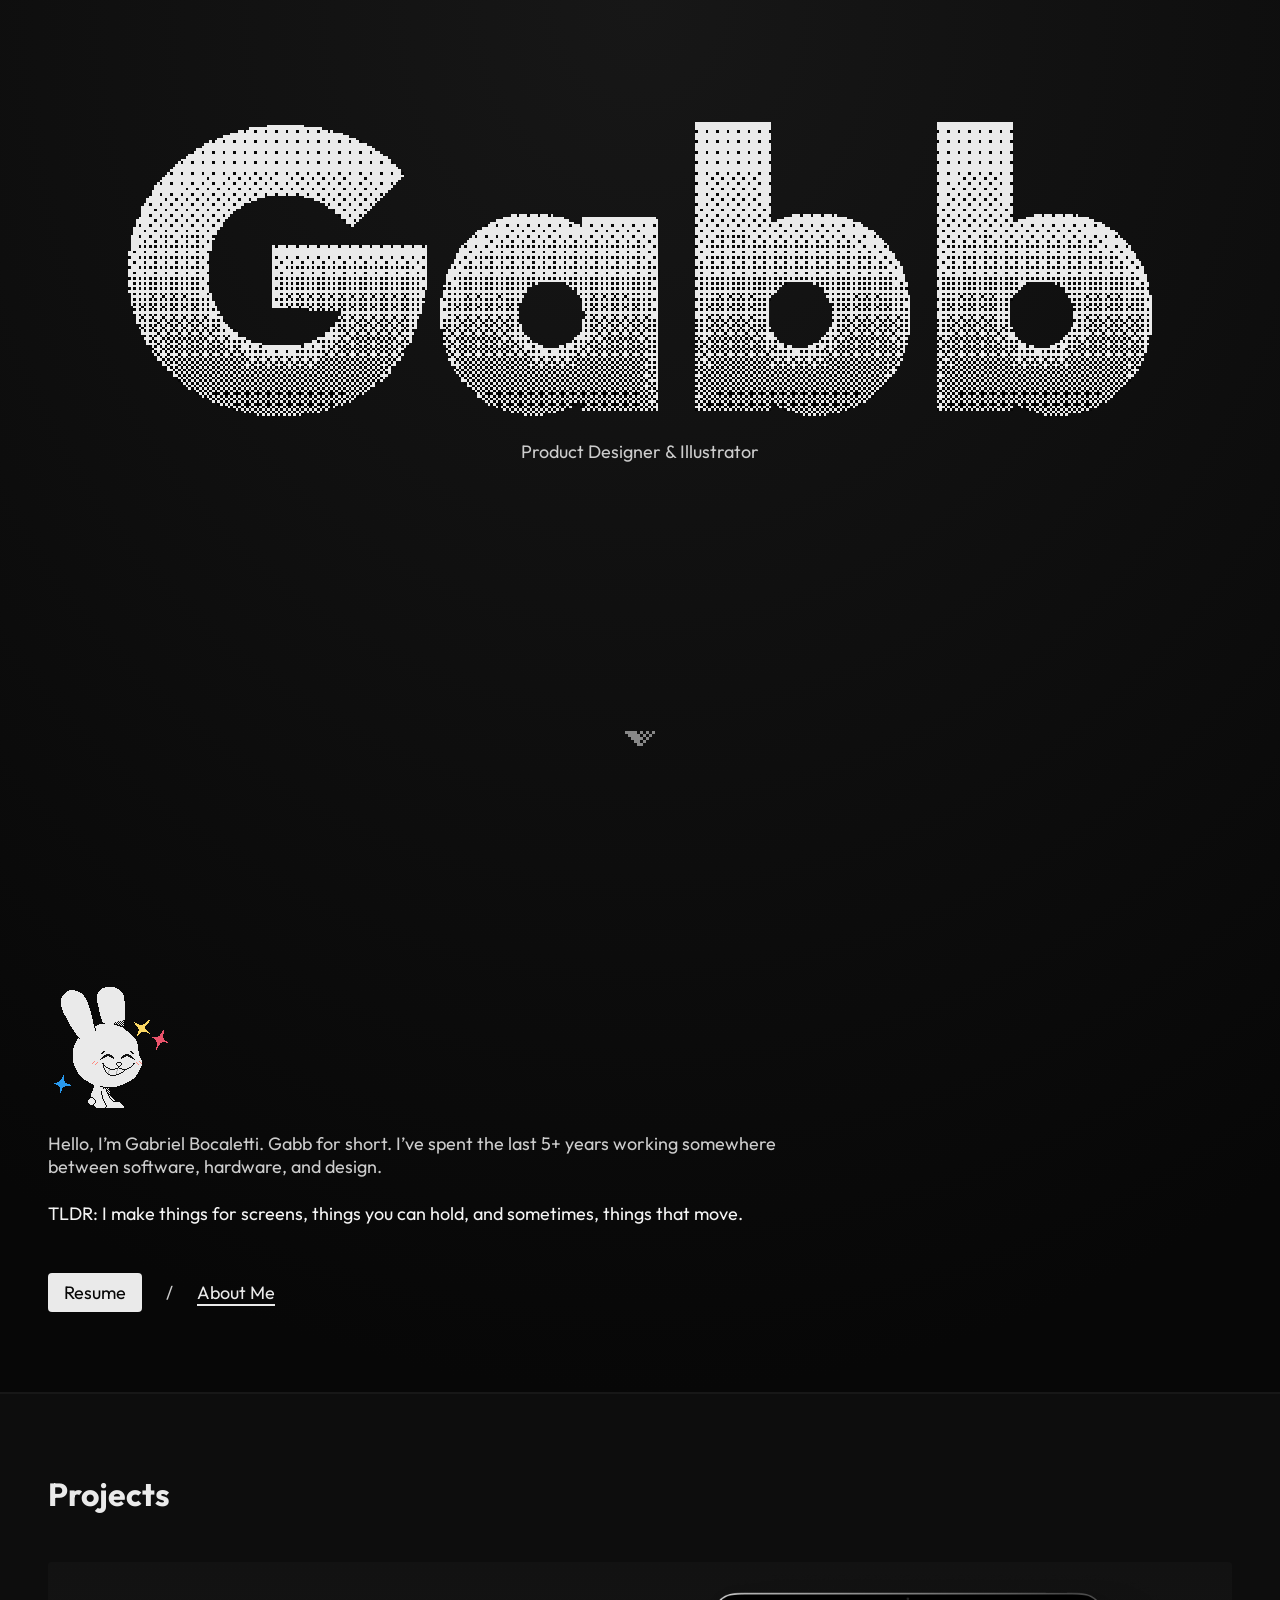
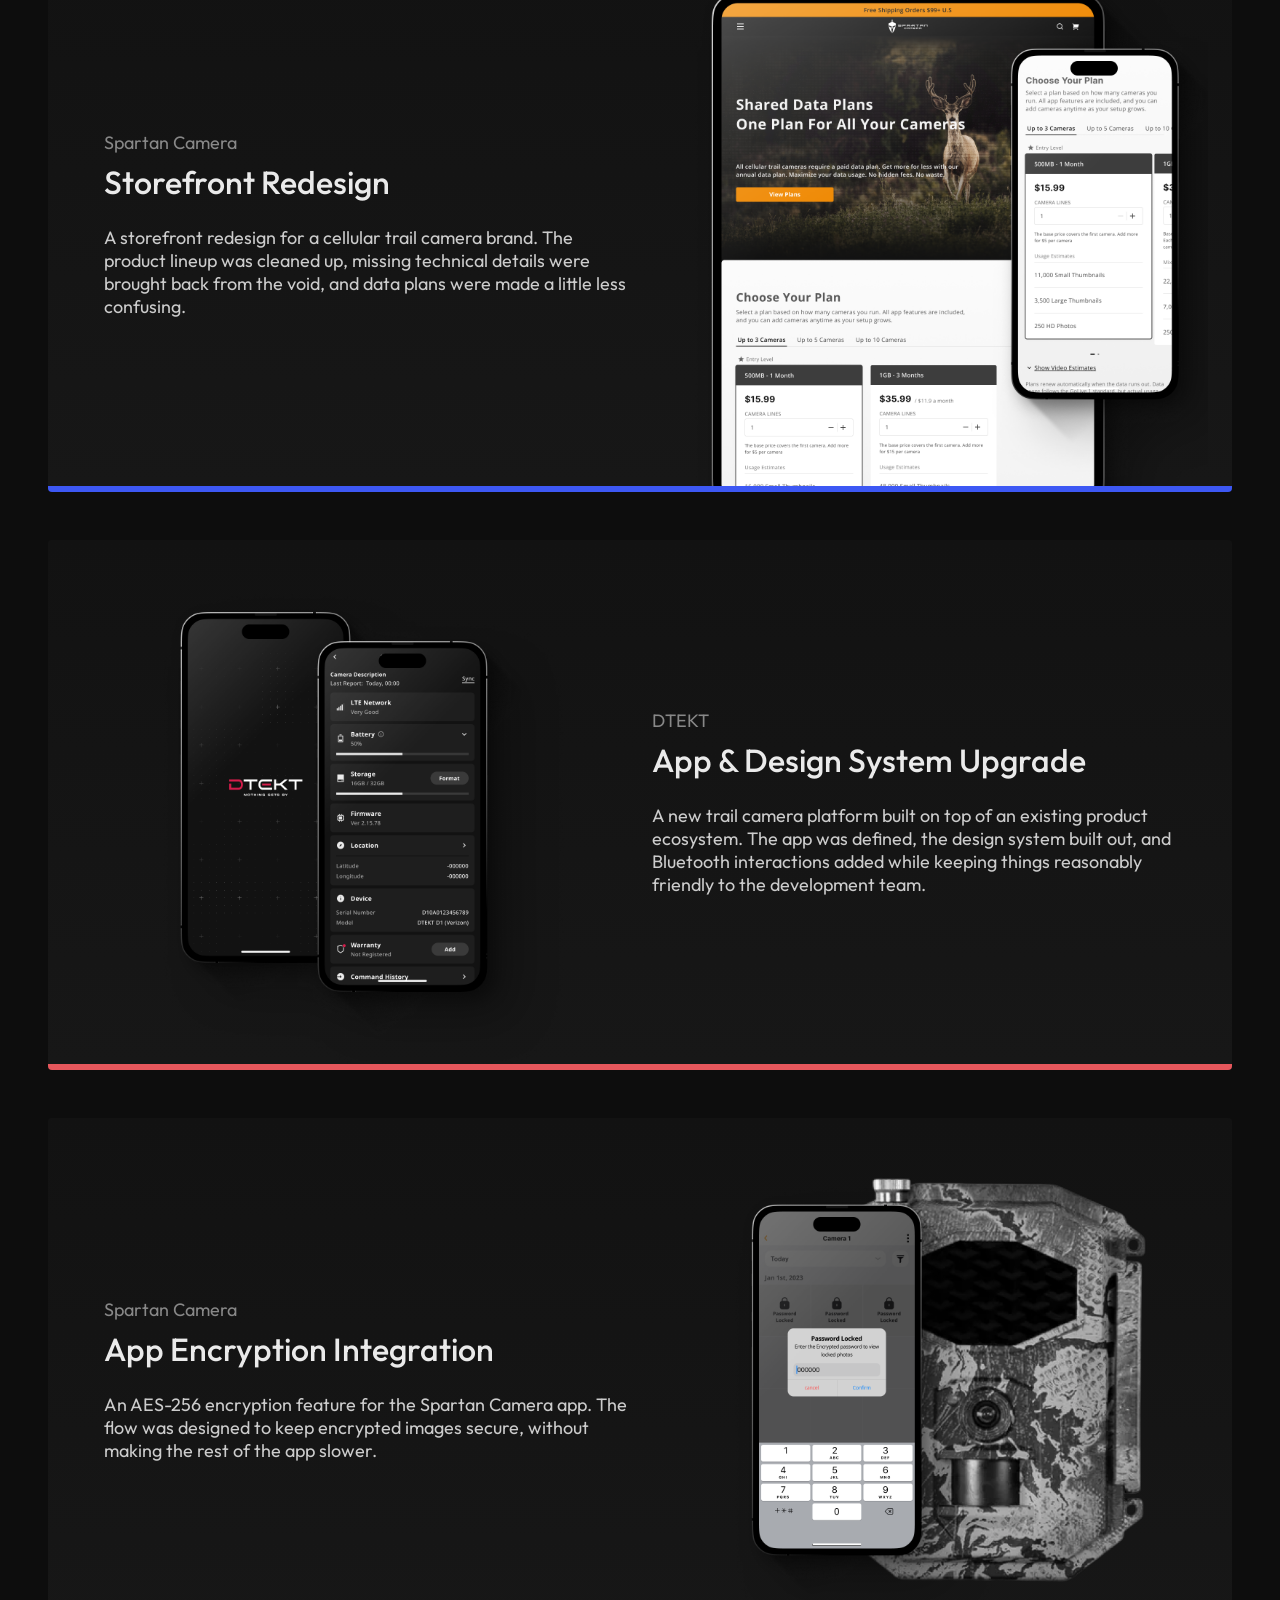
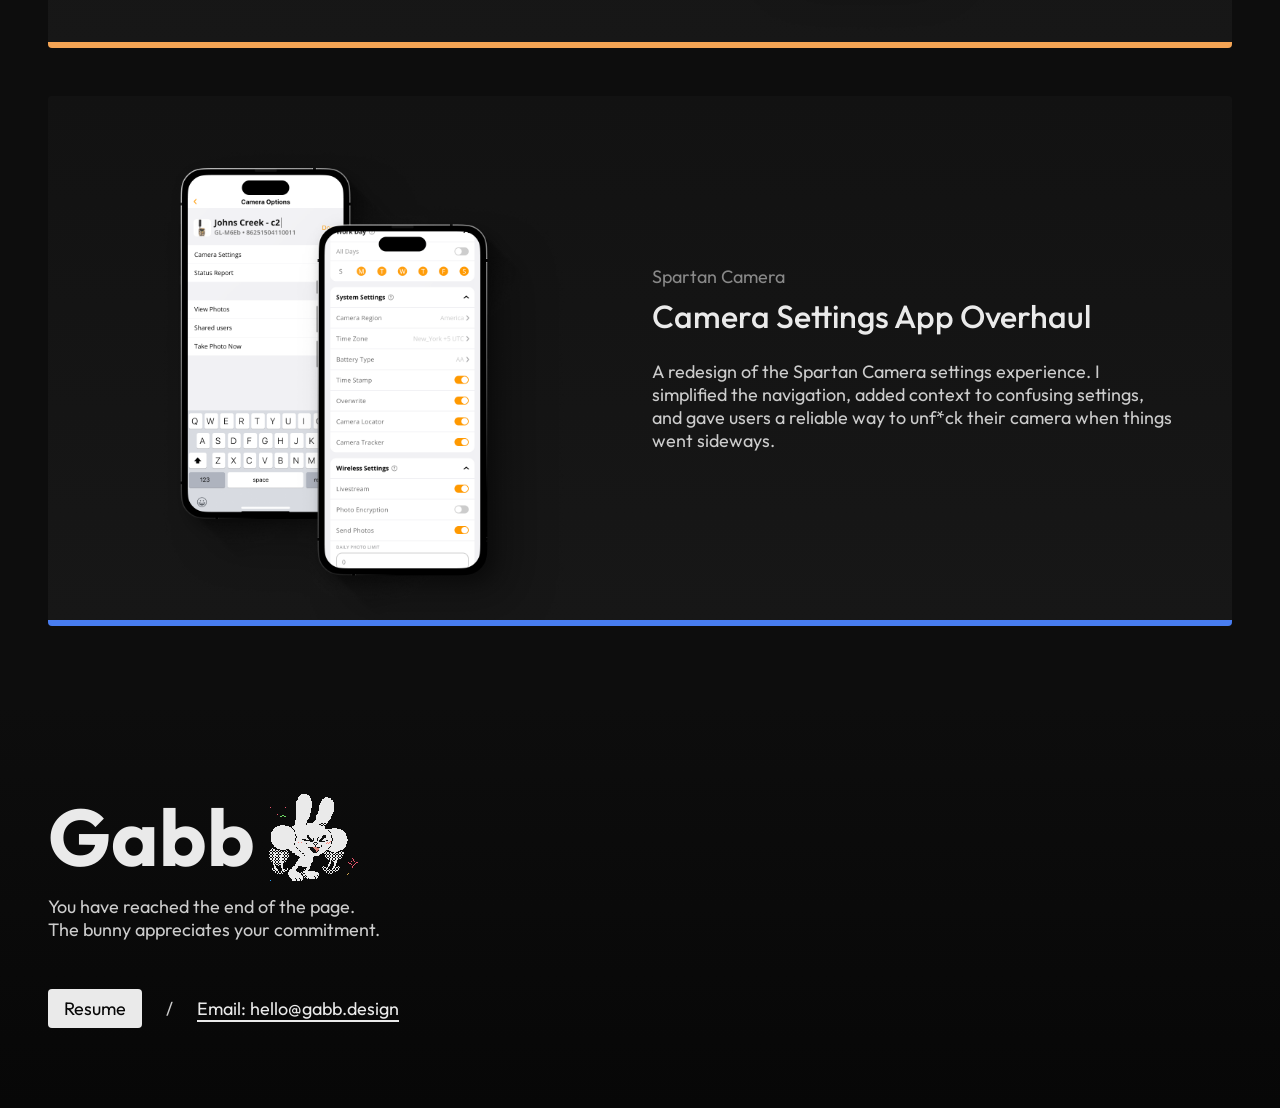
==== index.html @ 6402640b "Add files via upload" ====
<!DOCTYPE html>
<html lang="en">
<head>

    <meta charset="UTF-8">
    <meta name="viewport" content="width=device-width, initial-scale=1.0">
    <link rel="stylesheet" href="cool.css">
    <title>Gabb - Wellcome :)</title>

</head>
<body class="theme--dark">


    <!-- ============================================
        [SEC] HEADER
    =============================================== -->
    <header class="header">


        <div class="wrapper">


            <!-- +++ [SUB] HERO +++ -->
            <section class="header__hero flex">


                <img class="img--pixelated--s  sparkle--L" src="assets/index/sparkle_l.gif" alt=" + " />

                <div class="hero__title flex">


                    <img class="img--pixelated--xl" src="assets/index/hero-390-anim.gif" alt="Gabb (omg me!)" >
                    <p>Product Designer & Illustrator</p>


                </div>

                <img class="img--pixelated--s sparkle--R" src="assets/index/sparkle_r.gif" alt=" . + " />


            </section>


            <!-- +++ [SUB] SCROLL INDICATOR (better safe then sorry!) +++ --> 
            <section class="header__indicator flex">


                <img class="img--pixelated--s img--indicator" src="assets/index/arrow.gif" alt=" V " />


            </section>


            <!-- +++ [SUB] INTRO +++ -->
            <section class="header__intro flex">


                <div class="intro__copy flex">


                    <img class="img--pixelated--l " src="assets/index/bunnIntro.gif" alt="I turn arround and smirk as the air behind me blows up.. god im so nonchalant.">
                    <p>Hello, I’m Gabriel Bocaletti. Gabb for short. I’ve spent the last 5+ years working somewhere between software, hardware, and design.</p>
                    <p class="hilight">TLDR: I make things for screens, things you can hold, and sometimes, things that move.</p>


                </div>

                <div class="intro__links flex">


                    <a class="link--primary" href="assets/global/Resume - Gabriel Bocaletti.pdf" target="_blank" rel="noopener">Resume</a>
                    <p>/</p>
                    <a class="link" href="about.html">About Me</a>


                </div>


            </section>


        </div>


    </header>



    <!-- ============================================
       [SEC] PROJECTS
    =============================================== -->
    <main class="projects">

        <div class="wrapper">


            <!-- + [SUB] PROJECT LIST  + -->
            <section class="projects__list flex">


                <!-- + [SUB] PROJECT TITLE  + -->
                <div class="projects__title">


                    <h1>Projects</h1>


                </div>


                <!-- + Project 1 + -->
                <a class="card__link--R accent--blue flex" href="project_01_storefront.html" >


                    <div class="card__copy flex">


                        <div class="card__title flex">


                            <h3>Spartan Camera</h3>
                            <h2>Storefront Redesign</h2>


                        </div>

                        <p>A storefront redesign for a cellular trail camera brand. The product lineup was cleaned up, missing technical details were brought back from the void, and data plans were made a little less confusing.</p>


                    </div>

                    <img class="img--card flex" src="assets/index/storefront_transparent.png" alt="imagine an image of a storefront looking all cool and awesome">


                </a>
            


                <!-- + Project 2 + -->
                <a class="card__link--L accent--red flex" href="project_02_dtekt.html" >


                    <div class="card__copy flex">


                        <div class="card__title flex">


                            <h3>DTEKT</h3>
                            <h2>App & Design System Upgrade</h2>


                        </div>

                        <p>A new trail camera platform built on top of an existing product ecosystem. The app was defined, the design system built out, and Bluetooth interactions added while keeping things reasonably friendly to the development team.</p>

                    
                    </div>

                    <img class="img--card" src="assets/index/DTEKT_transparent.png" alt="imagine an image of a mobile app looking swagger asf">


                </a>



                <!-- + Project 3 + -->
                <a class="card__link--R accent--yellow flex" href="project_03_encryption.html" >


                    <div class="card__copy flex">


                        <div class="card__title flex">


                            <h3>Spartan Camera</h3>
                            <h2>App Encryption Integration</h2>


                        </div>

                    <p>An AES-256 encryption feature for the Spartan Camera app. The flow was designed to keep encrypted images secure, without making the rest of the app slower.</p>


                    </div>

                    <img class="img--card" src="assets/index/LocalEncryption_transparent.png" alt="imagine an image of a storefront looking all cool and awesome">


                </a>
            


                <!-- + Project 4 + -->
                <a class="card__link--L accent--teal flex" href="project_04_settings.html" >


                    <div class="card__copy flex">


                        <div class="card__title flex">


                            <h3>Spartan Camera</h3>
                            <h2>Camera Settings App Overhaul</h2>


                        </div>

                        <p>A redesign of the Spartan Camera settings experience. I simplified the navigation, added context to confusing settings, and gave users a reliable way to unf*ck their camera when things went sideways.</p>

                    
                    </div>

                <img class="img--card" src="assets/index/CameraSettings_transparent.png" alt="imagine an image of a mobile app looking swagger asf">


                </a>


            </section>


        </div>


    </main>



    <!-- ============================================
       [SEC] FOOTER
    =============================================== -->
    <footer class="footer flex">


        <!-- + [SUB] FOOTER COPY + -->
        <section class="footer__copy  wrapper flex">


            <div class="footer__title flex">


                <h4>Gabb</h4>
                <img class="img--pixelated--m" src="assets/global/bunnFooter.gif" alt="here i am, doing a wahoo moment. so cool so wow so awsome so nice, thank you for reaching the bottom of the page in this brazy day and age where we have zero to no patience to read more then 90s wawa!">


            </div>

           <p>You have reached the end of the page. <br />
            The bunny appreciates your commitment.</p>


        </section>


        <!-- + [SUB] FOOTER LINKS + -->
        <section class="footer__links wrapper flex">


            <a class="link--primary" href="assets/global/Resume - Gabriel Bocaletti.pdf" target="_blank" rel="noopener">Resume</a>
            <p>/</p>
            <a class="link" href="mailto:hello@gabb.design">Email: hello@gabb.design</a>


        </section>


    </footer>
    
</body>
</html>
---- cool.css ----
/* ==============================================
   . + . + . + . GLOBAL COMPONENTS . + . + . + .
=============================================== */

/* --------------------------------------------
   !! STARTUP
-------------------------------------------- */

*,
::before,
::after{
    box-sizing: border-box;
    margin: 0;
}

html {
    scroll-behavior: smooth;
}

body {
    background-color: var(--bg-color);
}


/* --------------------------------------------
   !! GLOBALS
-------------------------------------------- */

/* +++ ----- wrapper ----- +++ */
.wrapper {
    width: 100%;
    padding: 0 1.5rem;
    max-width: 1440px;
    margin: 0 auto;
}

@media (min-width: 800px) {
    .wrapper {
        padding: 0 3rem;
    }
}

/* +++ ----- flex ----- +++ */
.flex {
    display: flex;
    flex-direction: column;
}


/* +++ -----  flex spacing ----- +++ */
:root {
    --gap-8: 0.5rem;
    --gap-24: 1.5rem;
    --gap-48: 3rem;
    --gap-80: 5rem;
}


/* --------------------------------------------
   !! COLORS
-------------------------------------------- */

:root {

    /* --- greys --- */
    --grey-F5: #f5f5f5;
    --grey_EA: #eaeaea;
    --grey_CC: #CCCCCC;
    --grey_88: #888888;
    --grey_44: #444444;
    --grey_17: #171717;
    --grey_12: #121212;
    --grey_0D: #0D0D0D;
    --grey_07: #070707;


    /* --- Accents --- */
    --accent_blue: #3D58F4;
    --accent_red: #E6575C;
    --accent_yellow: #F4A454;
    --accent_teal: #487DF0;

}


/* --------------------------------------------
   !! PAGE THEMES
-------------------------------------------- */

/* +++ ----- DARK THEME ----- +++ */
.theme--dark {
    --font-h1: 'Outfit', sans-serif;
    --font-h1-color: var(--grey_EA);
    --font-h1-size: 2rem;
    --font-h1-weight: 700;

    --font-h2: 'Outfit', sans-serif;
    --font-h2-color: var(--grey_EA);
    --font-h2-size: 2rem;
    --font-h2-weight: 500;

    --font-h3: 'Outfit', sans-serif;
    --font-h3-color: var(--grey_88);
    --font-h3-size: 1.125rem;
    --font-h3-weight: 400;

    --font-h4: 'Outfit', sans-serif;
    --font-h4-color: var(--grey_EA);
    --font-h4-size: 5rem;
    --font-h4-weight: 700;

    --font-text: 'Outfit', sans-serif;
    --font-text-color: var(--grey_CC);
    --font-text-size: 1.125rem;
    --font-text-weight: 400;

    --font-link-primary: 'Outfit', sans-serif;
    --font-link-primary-color: var(--grey_07);
    --font-link-primary-size: 1.125rem;
    --font-link-primary-weight: 400;
    --font-link-primary-background-color: var(--grey_EA);

    --font-link: 'Outfit', sans-serif;
    --font-link-color: var(--grey_EA);
    --font-link-size: 1.125rem;
    --font-link-weight: 400;

    --font-link-navigation: 'SpaceMono', Courier, monospace;
    --font-link-navigation-color: var(--grey-F5);
    --font-link-navigation-size: 1.125rem;
    --font-link-navigation-weight: 400;

    --bg-color: var(--grey_07);
}


/* +++ ----- LIGHT THEME ----- +++ */
.theme--light {
    --font-h1: 'Outfit', sans-serif;
    --font-h1-color: var(--grey_17);
    --font-h1-size: 2rem;
    --font-h1-weight: 700;

    --font-h2: 'SpaceMono', Courier, monospace;
    --font-h2-color: var(--grey_44);
    --font-h2-size: 1.125rem;
    --font-h4-weight: 400;

    --font-h3: 'SpaceMono', Courier, monospace;
    --font-h3-color: var(--grey_88);
    --font-h3-size: 1.125rem;
    --font-h3-weight: 400;

    --font-h4: 'SpaceMono', Courier, monospace;
    --font-h4-color: var(--grey_44);
    --font-h4-size: 1.125rem;
    --font-h4-weight: 400;

    --font-text: 'SpaceMono', Courier, monospace;
    --font-text-color: var(--grey_44);
    --font-text-size: 1.125rem;
    --font-text-weight: 400;

    --font-link-primary: 'Outfit', sans-serif;
    --font-link-primary-color: var(--grey_EA);
    --font-link-primary-size: 1.125rem;
    --font-link-primary-weight: 400;
    --font-link-primary-background-color: var(--accent_blue);

    --font-link: 'SpaceMono', Courier, monospace;
    --font-link-color: var(--accent_blue);
    --font-link-size: 1.125rem;
    --font-link-weight: 400;

    --font-link-navigation: 'SpaceMono', Courier, monospace;
    --font-link-navigation-color: var(--grey_07);
    --font-link-navigation-size: 1.125rem;
    --font-link-navigation-weight: 400;

    --bg-color: var(--grey_0D);
}


/* --------------------------------------------
   !! FONTS
-------------------------------------------- */

/* +++ ----- FONT SOURCE ----- +++ */
@font-face {
  font-family: 'Outfit';
  src: url('/assets/global/Outfit-VariableFont_wght.woff2') format('woff2');
  font-weight: 100 900;
}

@font-face {
    font-family: 'SpaceMono';
    src: url('assets/global/SpaceMono-Regular.woff2') format('woff2');
    font-weight: 400;
}


/* +++ ----- FONT STYLES ----- +++ */
h1 {
    max-width: 50rem;
    font-family: var(--font-h1);
    font-weight: var(--font-h1-weight);
    font-size: var(--font-h1-size);
    color: var(--font-h1-color);
}

h2 {
    max-width: 50rem;
    font-family: var(--font-h2);
    font-weight: var(--font-h2-weight);
    font-size: var(--font-h2-size);
    color: var(--font-h2-color);
}

h3 {
    max-width: 50rem;
    font-family: var(--font-h3);
    font-weight: var(--font-h3-weight);
    font-size: var(--font-h3-size);
    color: var(--font-h3-color);
}

h4 {
    max-width: 50rem;
    font-family: var(--font-h4);
    font-weight: var(--font-h4-weight);
    font-size: var(--font-h4-size);
    color: var(--font-h4-color);
}

p {
    max-width: 50rem;
    font-family: var(--font-text);
    font-weight: var(--font-text-weight);
    font-size: var(--font-text-size);
    color: var(--font-text-color);
}


/* --------------------------------------------
   !! LINKS
-------------------------------------------- */

/* +++ ----- PRIMARY LINK ----- +++ */
.link--primary {
    max-width: 50rem;
    font-family: var(--font-link-primary);
    font-weight: var(--font-link-primary-weight);
    font-size: var(--font-link-primary-size);
    color: var(--font-link-primary-color);

    text-decoration: none;
    text-decoration-skip-ink: auto;

    border-radius: 0.25rem;
    padding: 0.5rem 1rem;
    background-color: var(--font-link-primary-background-color);
}


/* +++ ----- MAIN LINK ----- +++ */
.link {
    max-width: 50rem;
    font-family: var(--font-link);
    font-weight: var(--font-link-weight);
    font-size: var(--font-link-size);
    color: var(--font-link-color);

    text-decoration-line: underline;
    text-decoration-style: solid;
    text-decoration-skip-ink: auto;
    text-decoration-thickness: 12%; /* 1.6px */
    text-underline-offset: 24%; /* 2.4px */
}


/* +++ ----- SHOWCASE NAVIGATION LINK ----- +++ */
.link--navigation {
    max-width: 50rem;
    font-family: var(--font-link-navigation);
    font-weight: var(--font-link-navigation-weight);
    font-size: var(--font-link-navigation-size);
    color: var(--font-link-navigation-color);

    text-decoration: none;
    text-decoration-skip-ink: auto;
}


/* --------------------------------------------
   !! IMAGES
-------------------------------------------- */

/* +++ ----- PIXELATED IMAGES ----- +++ */
.img--pixelated--s {
    max-width: 3rem;
    object-fit: cover;
    image-rendering: pixelated;
    aspect-ratio: 1 / 1;
}

.img--pixelated--m {
    max-width: 6rem;
    object-fit: cover;
    image-rendering: pixelated;
    aspect-ratio: 1 / 1;
}


.img--pixelated--l {
    max-width: 8rem;
    object-fit: cover;
    image-rendering: pixelated;
    aspect-ratio: 1 / 1;
}

.img--pixelated--xl {
    width: 100%;
    max-width: 1024px;
    image-rendering: pixelated;
}


/* +++ ----- CARD IMAGES ----- +++ */
.img--card {
    aspect-ratio: 1/1;
}


/* +++ ----- ABOUT IMAGE ----- +++ */
.img--about {
    object-fit: contain;
    aspect-ratio: 1/1;
}


/* +++ ----- SHOWCASE IMAGES ----- +++ */
.img--showcase {
    border-radius: 0.25rem;

    max-width: 43rem;
    width: 100%;
    aspect-ratio: 3 / 4;
    object-fit: cover;

    /* border: 0.125rem solid var(--grey_EA);
    background-color: var(--grey_EA); */
}


/* ==============================================
   . + . + . + . + . HELLO PAGE . + . + . + . + .
=============================================== */

/* +++ ----- HEADER ----- +++ */
.header {
    background: radial-gradient(94.17% 100% at 50% 0%, var(--grey_17) 0%, var(--grey_07) 100%);
}


.header__hero {
    align-items: center;
    justify-content: center;
    gap: var(--gap-8);
    padding: 1.5rem 0;

    min-height: 65vh;
}


/* +++ ----- TITLE ----- +++ */
.hero__title {
    width: 100%;
    align-items: center;
    gap: var(--gap-24);
}


/* +++ ----- SPARKLES ----- +++ */
.sparkle--L {
    width: 100%;
    align-self: flex-start;
}

.sparkle--R {
    width: 100%;
    align-self: flex-end;
}


/* +++ ----- INDICATOR ----- +++ */
.header__indicator {
    align-items: center;
    justify-content: center;
    min-height: 35vh;
}

.img--indicator {
    width: 100%;
}


/* +++ ----- HIGLIGHTED TEXT ----- +++ */
.hilight {
    color: var(--grey-F5);
}


/* +++ ----- INTRO ----- +++ */
.header__intro {
    padding: 5rem 0;
    gap: var(--gap-48);
}


.intro__copy {
    gap: var(--gap-24);
}

/* +++ ----- INTRO LINKS ----- +++ */
.intro__links {
    flex-direction: row;
    align-items: center;
    gap: var(--gap-24);
}


/* +++ ----- PROJECTS ----- +++ */
.projects {
    border-top: 0.125rem solid var(--grey_17);
    background: var(--grey_0D);
    gap: var(--gap-80);
    padding: 5rem 0;
}

.projects__list {
    gap: var(--gap-48);
}

/* +++ ----- CARDS ----- +++ */
.card__link--L,
.card__link--R {
    text-decoration: none;
    justify-content: center;
    border-radius: 0.25rem;
    padding: 0 1.5rem;
    background: linear-gradient(var(--grey_12), var(--grey_17));
}

.card__copy {
    padding: 4rem 0 0.5rem 0;
    gap: var(--gap-24);
    align-items: center; 
    text-align: center;
}

.card__title {
    gap: var(--gap-8);
}

/* +++ ----- little accent colors for the cards ----- +++ */
.accent--blue {
    border-bottom: 0.375rem solid var(--accent_blue);
}


.accent--red {
    border-bottom: 0.375rem solid var(--accent_red);
}


.accent--yellow {
   
    border-bottom: 0.375rem solid var(--accent_yellow);
}


.accent--teal {
    border-bottom: 0.375rem solid var(--accent_teal);
}

/* +++ ----- HELLO PAGE DESKTOP ----- +++ */
@media (min-width: 1024px) {
    .card__link--L {
        flex-direction: row-reverse;
        align-items: center;
        gap: var(--gap-24);
    }


    .card__link--R {
        flex-direction: row;
        align-items: center;
        gap: var(--gap-24);
    }

    .card__copy {
        flex: 1;
        justify-content: center;
        align-items: flex-start;
        text-align: left;
        padding: 4rem 2rem;
    }

    .img--card {
        flex: 1;
        width: 0;
    }
}



/* ==============================================
   + . + . + . + . + . ABOUT . + . + . + . + . +
=============================================== */
.about {
    background: radial-gradient(94.17% 100% at 50% 0%, var(--grey_17) 0%, var(--grey_0D) 100%);
    padding-top: 5rem;
    padding-bottom: 5rem;
    min-height: 100vh;
    justify-content: center;
}

.about__container {
    gap: var(--gap-48);
}

.about__content {
    gap: var(--gap-24);
}

.about__copy {
    gap: var(--gap-24);
}

.about__p {
    gap: var(--gap-8);
}

.about__links {
    flex-direction: row;
    gap: var(--gap-24);
    align-items: center;
}

.trapdoor {
    gap: var(--gap-8);
}


/* +++ ----- ABOUT DESKTOP ----- +++ */
@media (min-width: 960px) {
    .about__content {
        flex-direction: row;
    }

    .about__copy {
        flex: 1;
        justify-content: center;
        align-items: flex-start;
        text-align: left;
    }

    .img--about {
        flex: 1;
        width: 0;
    }
}



/* ==============================================
   . + . + . + . PROJECT SHOWCASE . + . + . + .
=============================================== */
.offset {
    margin-top: 1.5rem;
}


/* +++ ----- ASCII ----- +++ */
.ascii--border {
    white-space: nowrap;
    overflow: hidden;
    max-width: 50rem;
}


.ascii__title {
    gap: var(--gap-8);
}


/* +++ ----- LINKS ----- +++ */
.showcase__links {
    gap: var(--gap-8);
}


/* +++ ----- SHOWCASE ----- +++ */
.showcase {
    max-width: 1440px;
    background-color: var(--grey-F5);
    border-radius: 0.5rem;
    margin: auto;
    gap: 8rem;
}


.showcase__header {
    padding-top: 3rem;
    gap: var(--gap-80);
}


.showcase__title {
    gap: var(--gap-24);
}


.showcase__details {
    gap: var(--gap-8);
}


/* +++ ----- ROLE AND DESCRIPTION ----- +++ */
.showcase__info {
    gap: var(--gap-24);

}


/* +++ ----- CONFLICT ----- +++ */
.showcase__section {
    gap: var(--gap-80);
}

.showcase__conflict {
    gap: var(--gap-24);
}

.conflict__header {
    gap: var(--gap-8);
    padding-bottom: var(--gap-24);
}

.showcase__img--single {
    max-width: 43rem;
}


/* +++ ----- SOLUTION ----- +++ */
.showcase__solution {
    gap: var(--gap-24);
}

.solution__copy {
    gap: var(--gap-24);
}


/* +++ ----- IMPACT ----- +++ */
.showcase__impact {
    gap: var(--gap-24);
}

.impact__copy {
    gap: var(--gap-24);
}


/* +++ ----- IMGS ----- +++ */
.solution__img--double,
.solution__img--L,
.solution__img--R {
    gap: var(--gap-24);
}

/* +++ ----- NAV ----- +++ */
.bottom__nav {
    gap: var(--gap-24);
    padding-bottom: 3rem;
}

.bottom__navigation {
    flex-direction: row;
    gap: var(--gap-24);
}


/* +++ ----- PROJECT SHOWCASE DESKTOP ----- +++ */
@media (min-width: 1080px) {
    .showcase__img--single {
        max-width: 43rem;
    }

    .showcase__img--row {
        width: 50%;
    }


    .solution__img--double {
        flex-direction: row;
    }


    .solution__img--L {
        flex-direction: row;
        align-items: center;
    }


    .solution__img--R {
        flex-direction: row-reverse;
        align-items: center;
    }


    .solution__copy {
        flex: 1;
    }
}



/* ==============================================
   . + . + . + . + .  FOOTER  . + . + . + . + .
=============================================== */

/* +++ ----- FOOTER BACKGROUND ----- +++ */
.footer {
    background: linear-gradient(180deg, var(--grey_0D) 0%, var(--grey_07) 100%);
    background-color: green;
    padding: 5rem 0;
    gap: var(--gap-48);
}

.footer__copy {
    gap: var(--gap-8);
}

.footer__title {
    flex-direction: row;
    align-items: center;
    gap: var(--gap-8);
}

.footer__links {
    flex-direction: row;
    align-items: center;

    gap: var(--gap-24);
}
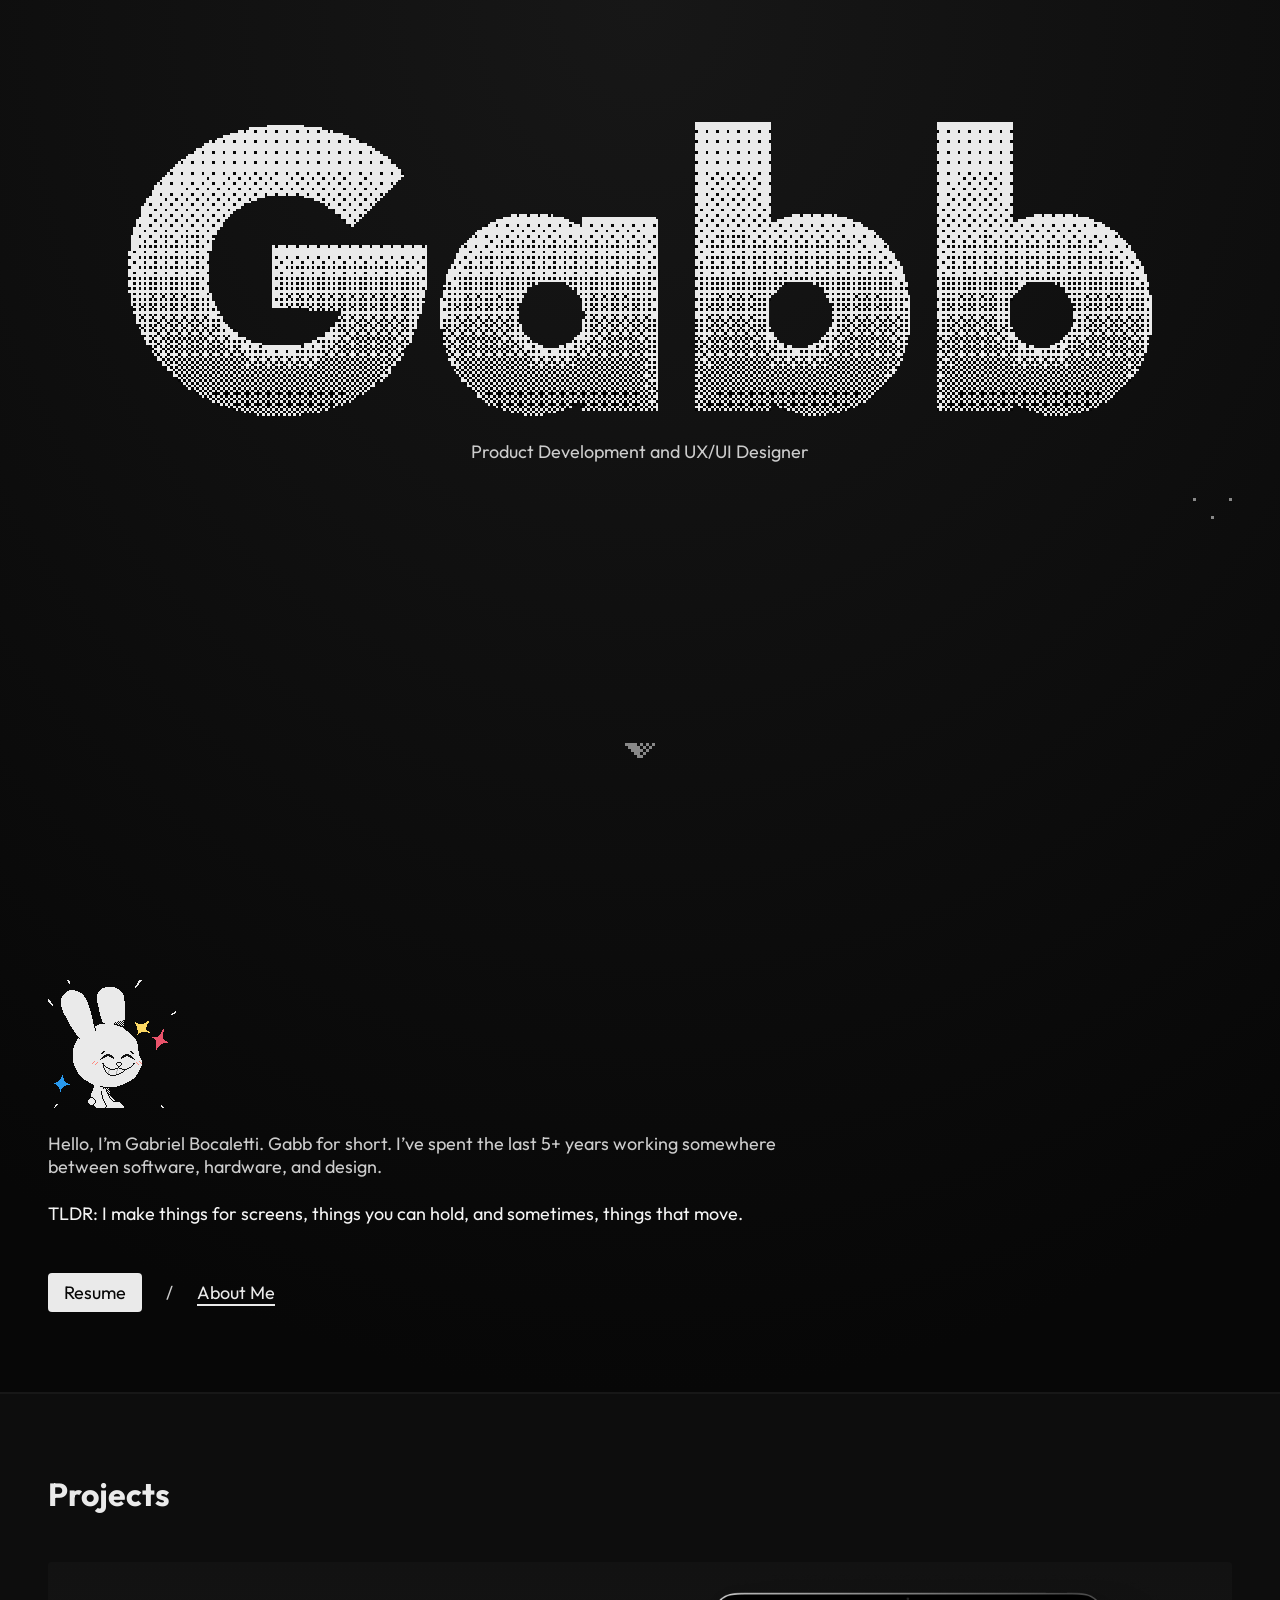
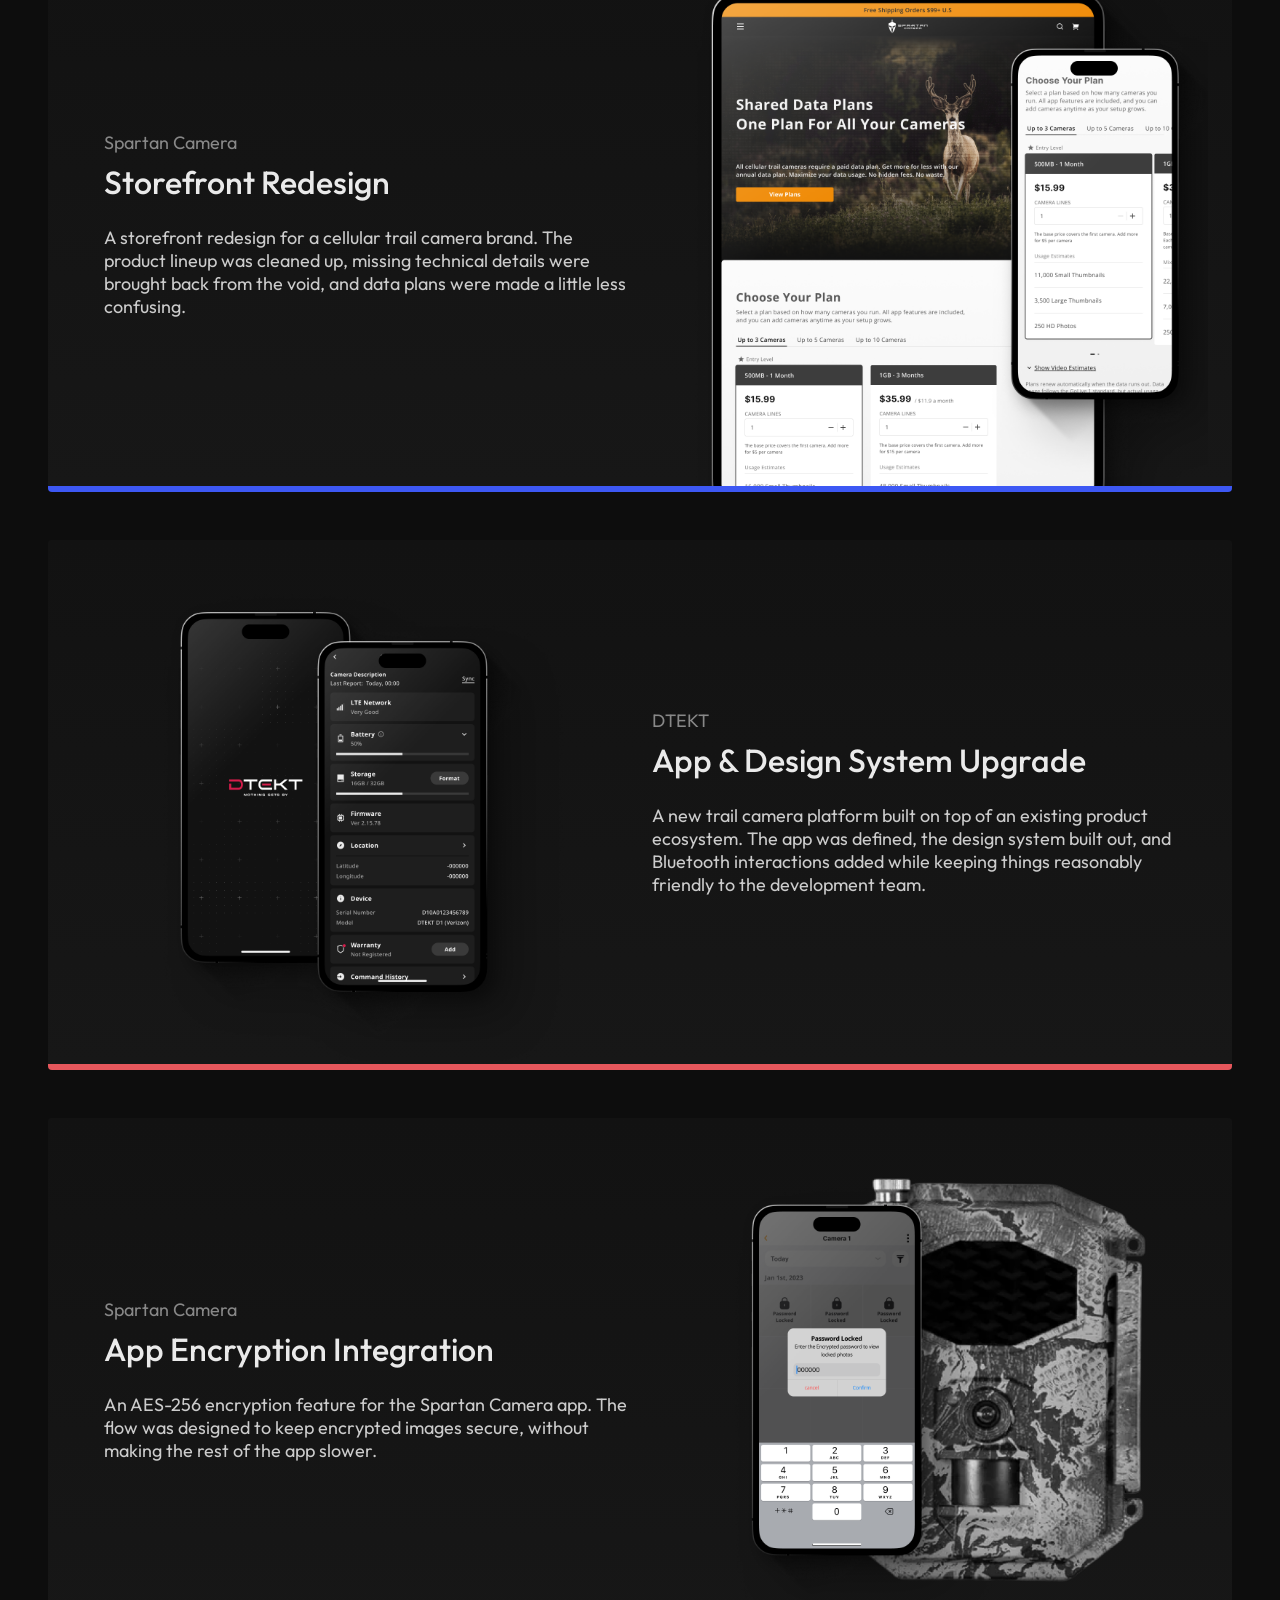
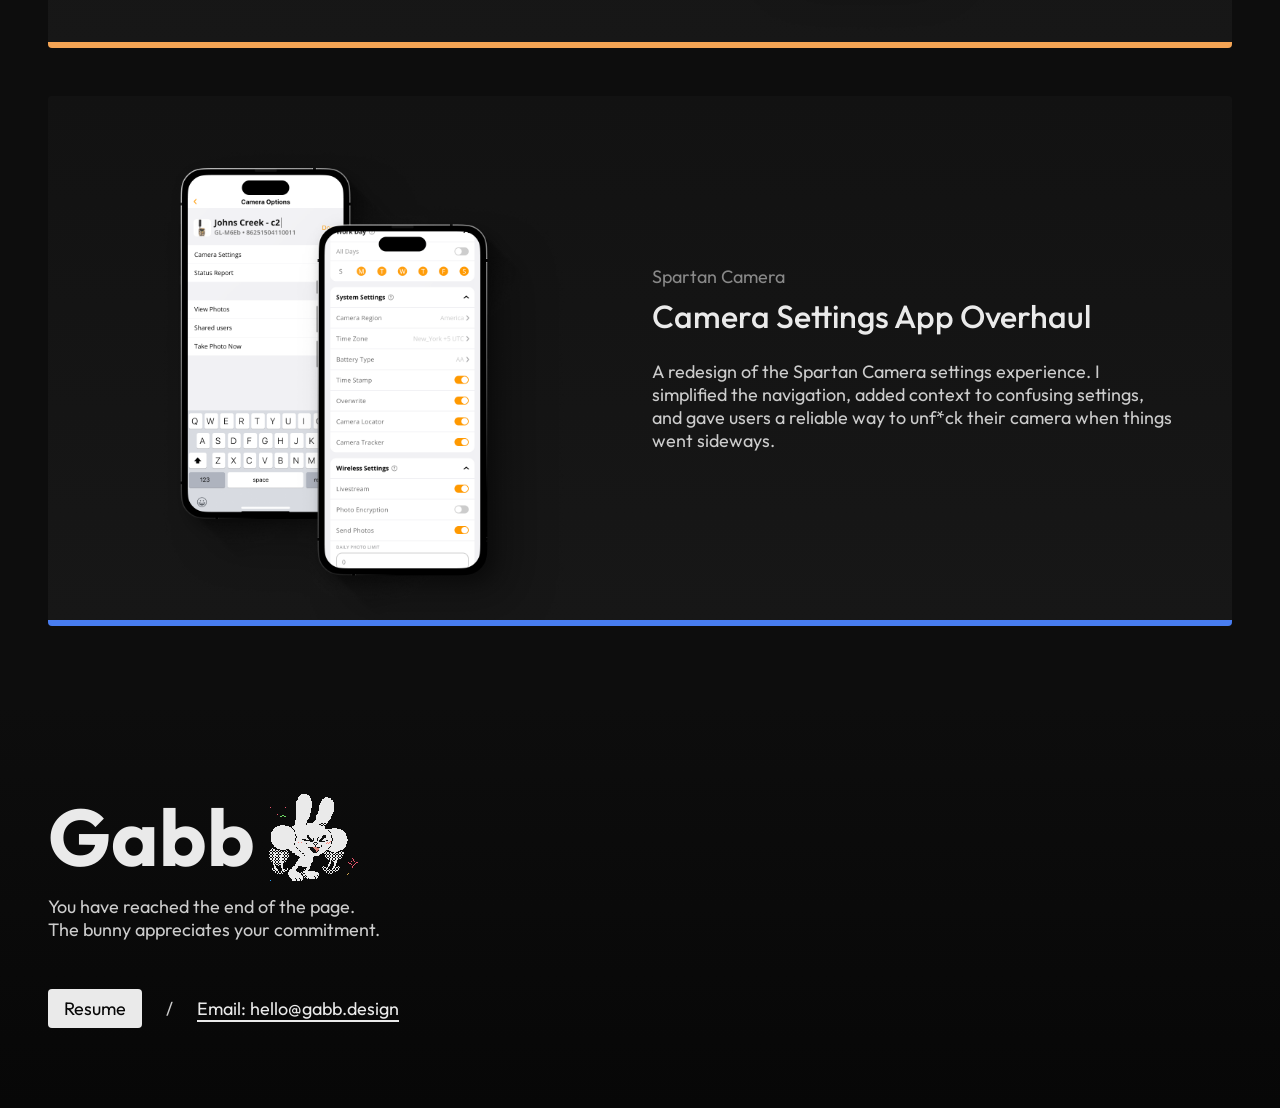
==== commit edf21f79: "Update index.html Fixing Typos" ====
--- a/index.html
+++ b/index.html
@@ -5,7 +5,7 @@
     <meta charset="UTF-8">
     <meta name="viewport" content="width=device-width, initial-scale=1.0">
     <link rel="stylesheet" href="cool.css">
-    <title>Gabb - Wellcome :)</title>
+    <title>Gabb - Welcome :)</title>
 
 </head>
 <body class="theme--dark">
@@ -30,7 +30,7 @@
 
 
                     <img class="img--pixelated--xl" src="assets/index/hero-390-anim.gif" alt="Gabb (omg me!)" >
-                    <p>Product Designer & Illustrator</p>
+                    <p>Product Development and UX/UI Designer</p>
 
 
                 </div>
@@ -270,4 +270,4 @@
     </footer>
     
 </body>
-</html>+</html>
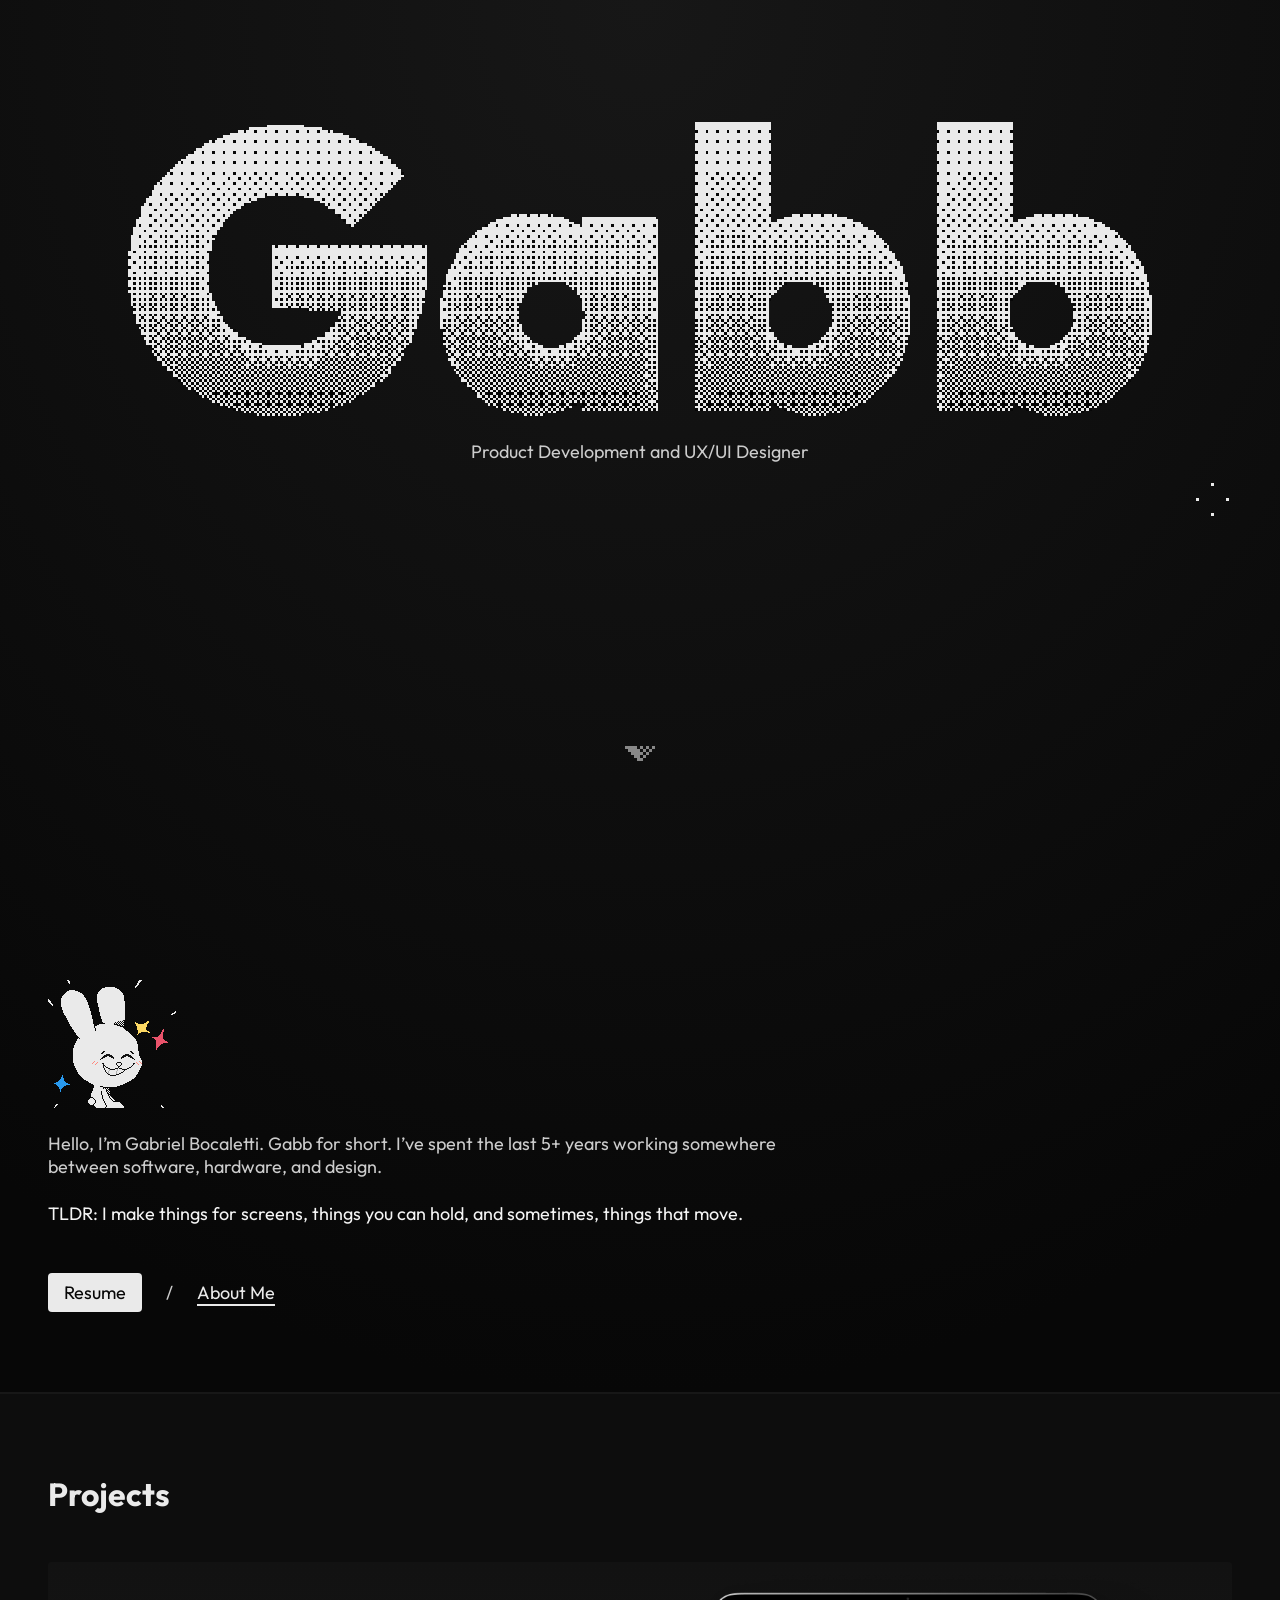
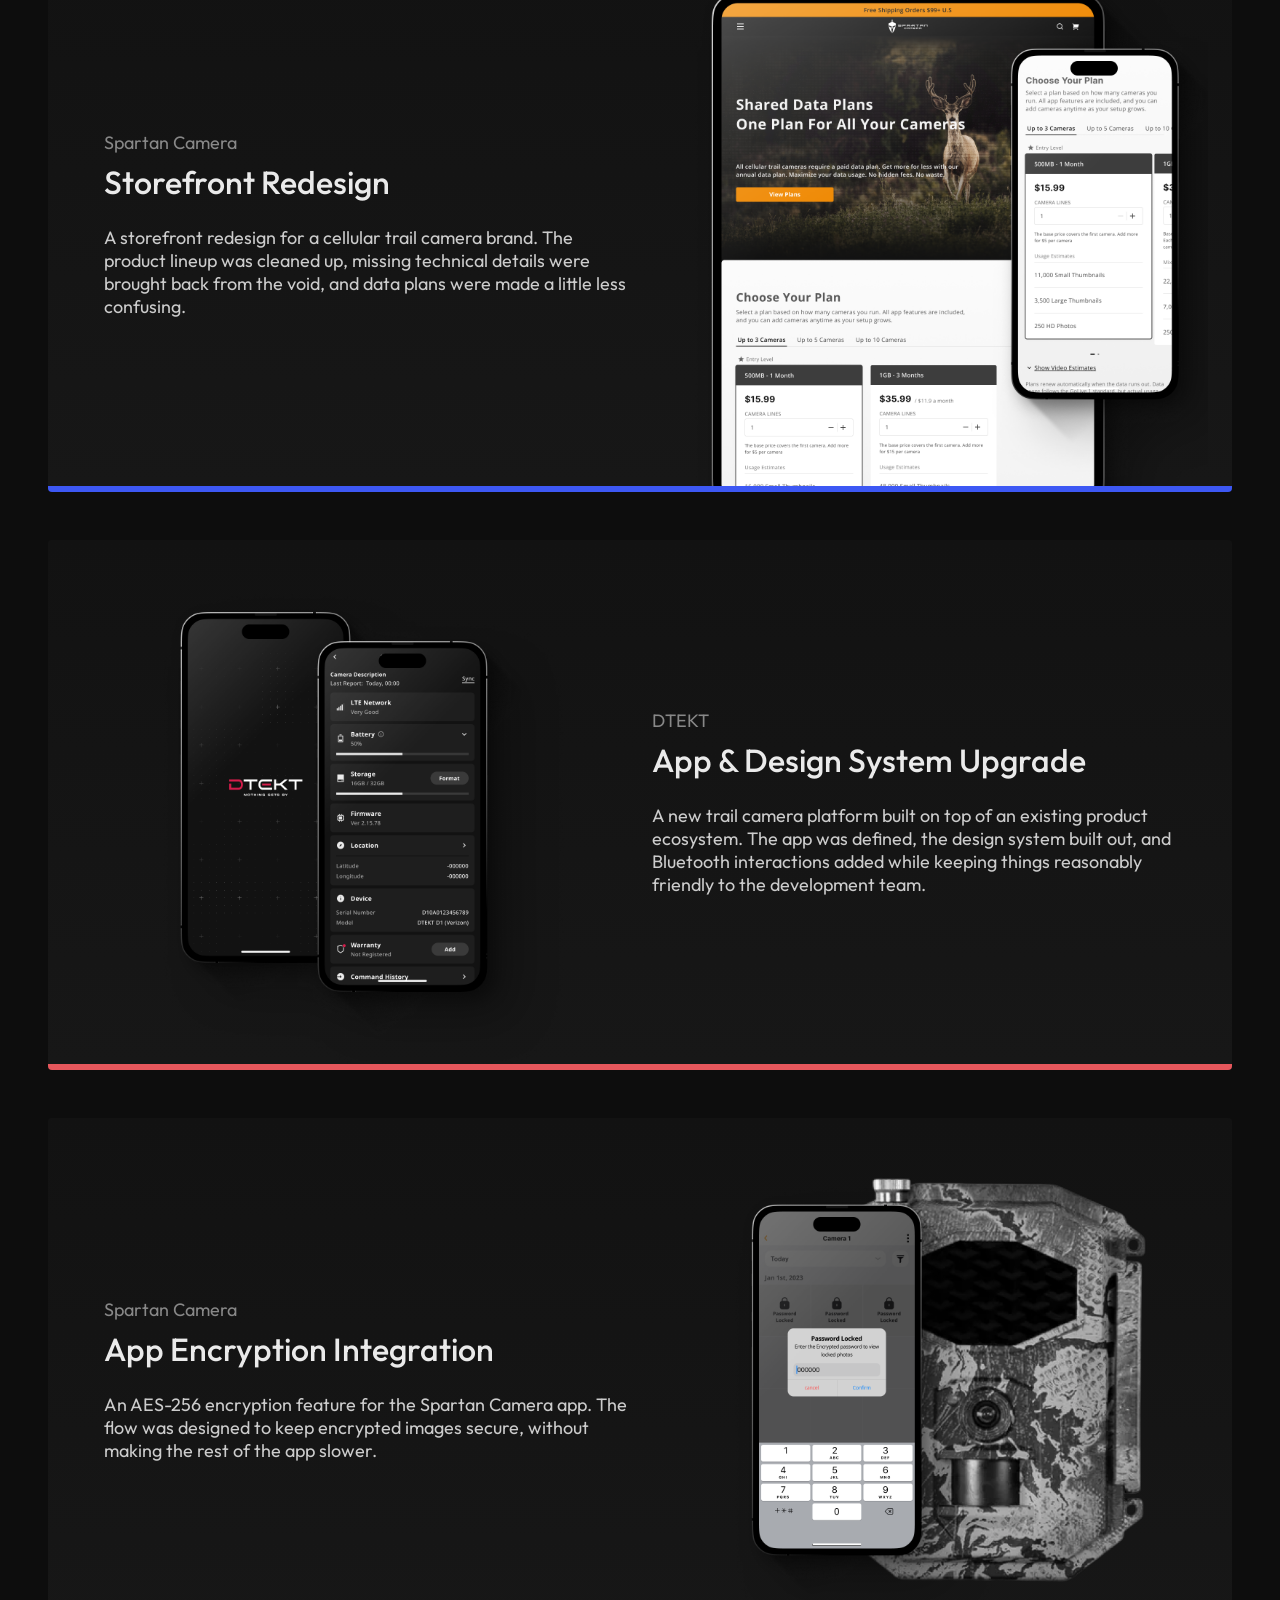
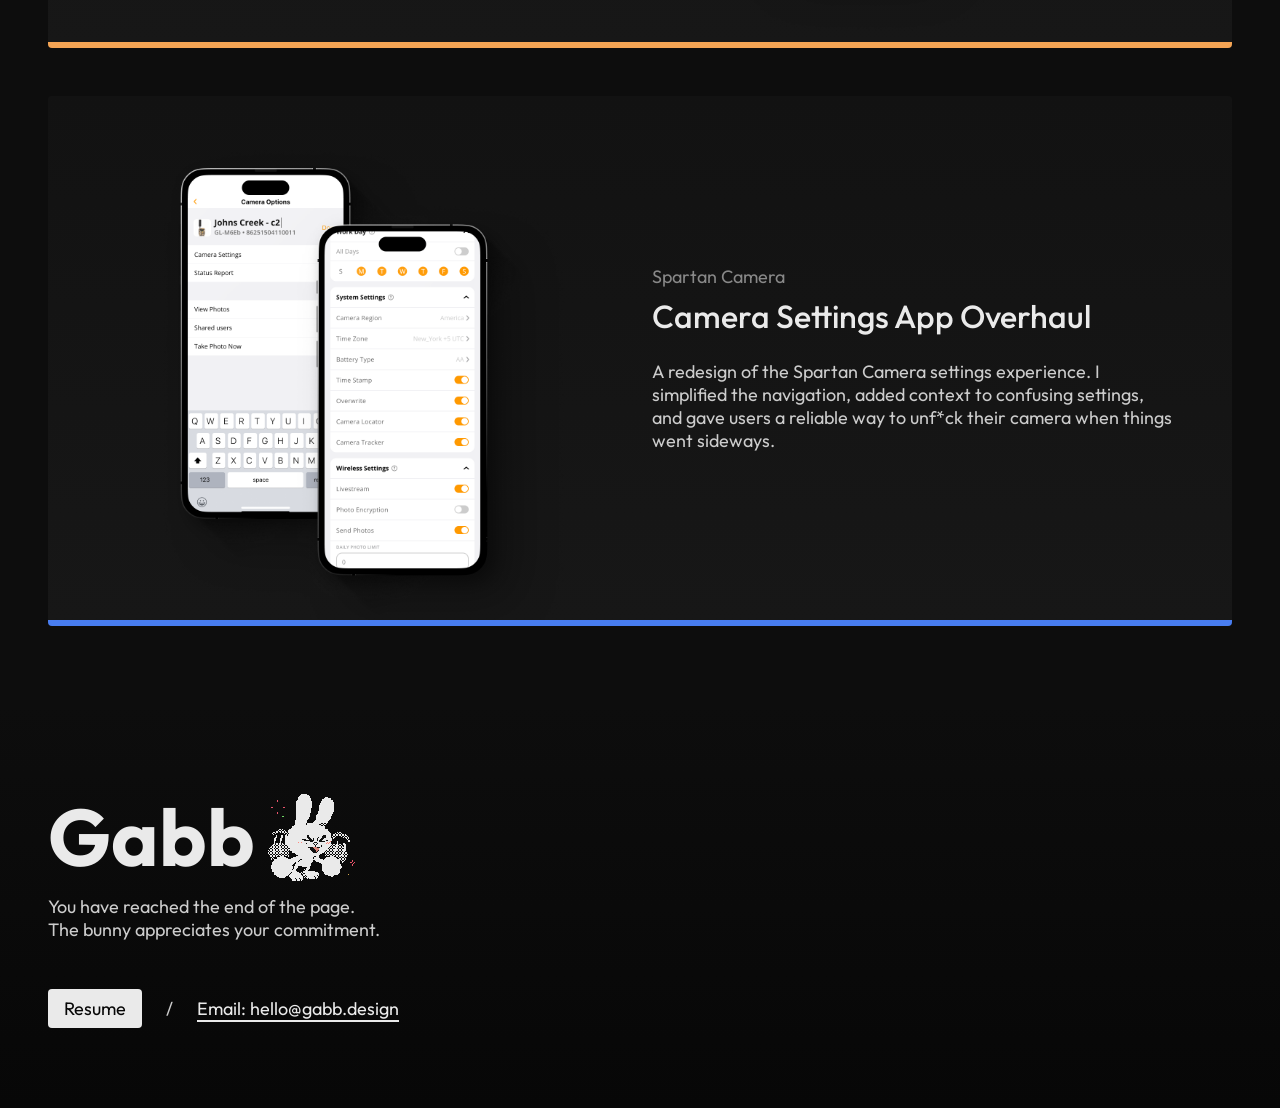
==== commit aa63c3ed: "Update index.html Fixin' typos" ====
--- a/index.html
+++ b/index.html
@@ -58,7 +58,7 @@
                 <div class="intro__copy flex">
 
 
-                    <img class="img--pixelated--l " src="assets/index/bunnIntro.gif" alt="I turn arround and smirk as the air behind me blows up.. god im so nonchalant.">
+                    <img class="img--pixelated--l " src="assets/index/bunnIntro.gif" alt="I turn around and smirk as the air behind me blows up.. god im so nonchalant.">
                     <p>Hello, I’m Gabriel Bocaletti. Gabb for short. I’ve spent the last 5+ years working somewhere between software, hardware, and design.</p>
                     <p class="hilight">TLDR: I make things for screens, things you can hold, and sometimes, things that move.</p>
 
